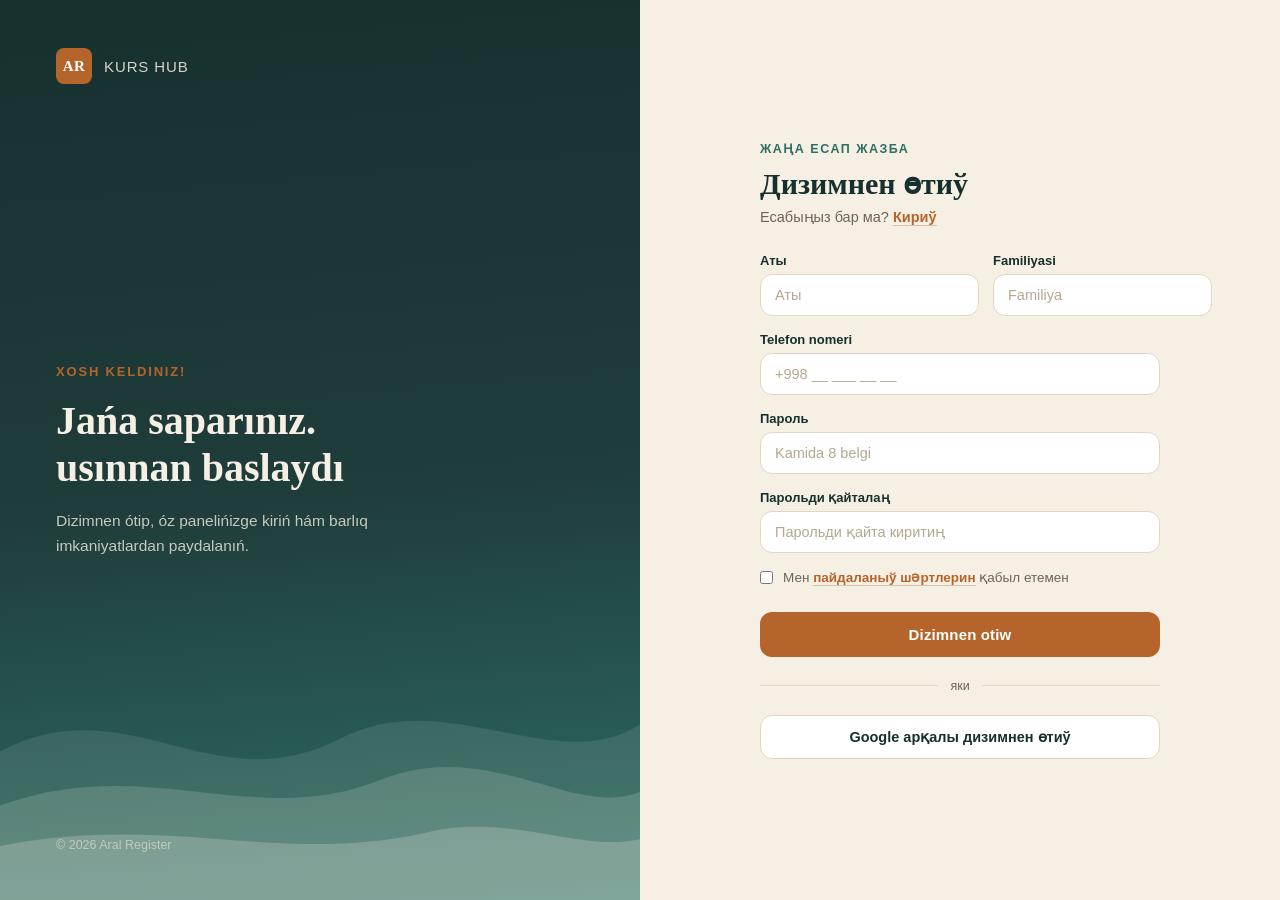
==== g.html @ ad888bba "Gumisay" ====
<!DOCTYPE html>
<html lang="kaa">
<head>
<meta charset="UTF-8">
<meta name="viewport" content="width=device-width, initial-scale=1.0">
<title>Dizimnen otiw</title>
<link rel="stylesheet" href="../static/g.css">
</head>
<body>

  <div class="page">

    <!-- Sol panel: brend / signature -->
    <aside class="brand-panel">
      <div class="brand-top">
        <span class="logo-mark">AR</span>
        <span class="logo-text">Kurs&nbsp;Hub</span>
      </div>

      <svg class="horizon" viewBox="0 0 600 300" preserveAspectRatio="none" aria-hidden="true">
        <path class="dune dune-1" d="M0,190 C120,140 200,230 320,180 C420,140 520,210 600,170 L600,300 L0,300 Z"></path>
        <path class="dune dune-2" d="M0,230 C140,190 240,250 360,210 C460,180 540,240 600,220 L600,300 L0,300 Z"></path>
        <path class="dune dune-3" d="M0,260 C160,235 260,275 400,250 C480,235 540,265 600,255 L600,300 L0,300 Z"></path>
      </svg>

      <div class="brand-copy">
        <p class="brand-eyebrow">Xosh keldiniz!</p>
        <h1 class="brand-title">Jańa saparınız.<br>usınnan baslaydı</h1>
        <p class="brand-text">Dizimnen ótip, óz panelińizge kiriń hám barlıq imkaniyatlardan paydalanıń.</p>
      </div>

      <p class="brand-foot">© 2026 Aral Register</p>
    </aside>

    <!-- Oñ panel: forma -->
    <main class="form-panel">
      <form class="reg-form" novalidate>

        <p class="form-eyebrow">Жаңа есап жазба</p>
        <h2 class="form-title">Дизимнен өтиў</h2>
        <p class="form-sub">Есабыңыз бар ма? <a href="#" class="link">Кириў</a></p>

        <div class="field-row">
          <div class="field">
            <label for="fname">Аты</label>
            <input id="fname" name="fname" type="text" placeholder="Аты" required>
          </div>
          <div class="field">
            <label for="lname">Familiyasi</label>
            <input id="lname" name="lname" type="text" placeholder="Familiya" required>
          </div>
        </div>

        <div class="field">
          <label for="phone">Telefon nomeri</label>
          <input id="phone" name="phone" type="tel" placeholder="+998 __ ___ __ __" required>
        </div>

        <div class="field">
          <label for="pass1">Пароль</label>
          <input id="pass1" name="pass1" type="password" placeholder="Kamida 8 belgi" required minlength="8">
        </div>

        <div class="field">
          <label for="pass2">Парольди қайталаң</label>
          <input id="pass2" name="pass2" type="password" placeholder="Парольди қайта киритиң" required minlength="8">
        </div>

        <label class="check-row">
          <input type="checkbox" required>
          <span>Мен <a href="#" class="link">пайдаланыў шәртлерин</a> қабыл етемен</span>
        </label>

        <button type="submit" class="btn-submit">Dizimnen otiw</button>

        <div class="divider"><span>яки</span></div>

        <button type="button" class="btn-outline">Google арқалы дизимнен өтиў</button>

      </form>
    </main>

  </div>

</body>
</html>
---- static/g.css ----
/* ---------- Tokens ---------- */
:root{
  --sand:        #F6EFE4;
  --sand-dark:   #EAE0CD;
  --teal-900:    #16302E;
  --teal-800:    #1F3D3B;
  --teal-600:    #2E6F65;
  --teal-500:    #3E8C7F;
  --rust:        #B5642B;
  --rust-dark:   #96501F;
  --ink:         #2B2622;
  --ink-soft:    #6E6459;
  --white:       #FFFFFF;
  --line:        #E1D6C2;

  --font-display: Georgia, "Iowan Old Style", "Palatino Linotype", Palatino, serif;
  --font-body: -apple-system, BlinkMacSystemFont, "Segoe UI", Roboto, "Helvetica Neue", Arial, sans-serif;

  --radius: 12px;
}

*{ box-sizing: border-box; margin: 0; padding: 0; }

body{
  font-family: var(--font-body);
  color: var(--ink);
  background: var(--sand);
  -webkit-font-smoothing: antialiased;
}

a{ color: inherit; }

.page{
  min-height: 100vh;
  display: grid;
  grid-template-columns: minmax(0, 1fr) minmax(0, 1fr);
}

/* ---------- Sol panel ---------- */
.brand-panel{
  position: relative;
  background: linear-gradient(175deg, var(--teal-900) 0%, var(--teal-800) 55%, var(--teal-600) 100%);
  color: var(--sand);
  display: flex;
  flex-direction: column;
  justify-content: space-between;
  padding: 48px 56px;
  overflow: hidden;
}

.brand-top{
  display: flex;
  align-items: center;
  gap: 12px;
  z-index: 2;
}

.logo-mark{
  width: 36px;
  height: 36px;
  border-radius: 8px;
  background: var(--rust);
  color: var(--white);
  font-family: var(--font-display);
  font-weight: 700;
  font-size: 15px;
  display: flex;
  align-items: center;
  justify-content: center;
  letter-spacing: 0.02em;
}

.logo-text{
  font-size: 15px;
  letter-spacing: 0.06em;
  text-transform: uppercase;
  opacity: 0.85;
}

.horizon{
  position: absolute;
  left: 0;
  bottom: 0;
  width: 100%;
  height: 45%;
  z-index: 1;
}
.dune-1{ fill: rgba(246, 239, 228, 0.10); }
.dune-2{ fill: rgba(246, 239, 228, 0.16); }
.dune-3{ fill: rgba(246, 239, 228, 0.22); }

.brand-copy{ position: relative; z-index: 2; max-width: 420px; }

.brand-eyebrow{
  font-size: 13px;
  letter-spacing: 0.14em;
  text-transform: uppercase;
  color: var(--rust);
  font-weight: 600;
  margin-bottom: 18px;
}

.brand-title{
  font-family: var(--font-display);
  font-weight: 700;
  font-size: clamp(28px, 3.4vw, 40px);
  line-height: 1.18;
  margin-bottom: 18px;
}

.brand-text{
  font-size: 15.5px;
  line-height: 1.6;
  color: rgba(246, 239, 228, 0.78);
  max-width: 360px;
}

.brand-foot{
  position: relative;
  z-index: 2;
  font-size: 12.5px;
  color: rgba(246, 239, 228, 0.55);
}

/* ---------- Oñ panel / forma ---------- */
.form-panel{
  background: var(--sand);
  display: flex;
  align-items: center;
  justify-content: center;
  padding: 48px 32px;
}

.reg-form{
  width: 100%;
  max-width: 400px;
}

.form-eyebrow{
  font-size: 12.5px;
  letter-spacing: 0.12em;
  text-transform: uppercase;
  color: var(--teal-600);
  font-weight: 700;
  margin-bottom: 10px;
}

.form-title{
  font-family: var(--font-display);
  font-size: 30px;
  font-weight: 700;
  color: var(--teal-900);
  margin-bottom: 8px;
}

.form-sub{
  font-size: 14.5px;
  color: var(--ink-soft);
  margin-bottom: 28px;
}

.link{
  color: var(--rust);
  font-weight: 600;
  text-decoration: none;
  border-bottom: 1px solid rgba(181, 100, 43, 0.35);
}
.link:hover{ border-bottom-color: var(--rust); }

.field-row{
  display: grid;
  grid-template-columns: 1fr 1fr;
  gap: 14px;
}

.field{
  margin-bottom: 16px;
  display: flex;
  flex-direction: column;
  gap: 6px;
}

.field label{
  font-size: 13px;
  font-weight: 600;
  color: var(--teal-900);
}

.field input{
  font-family: var(--font-body);
  font-size: 14.5px;
  padding: 12px 14px;
  border: 1px solid var(--line);
  border-radius: var(--radius);
  background: var(--white);
  color: var(--ink);
  outline: none;
  transition: border-color 0.15s ease, box-shadow 0.15s ease;
}

.field input::placeholder{ color: #B4A990; }

.field input:focus{
  border-color: var(--teal-600);
  box-shadow: 0 0 0 3px rgba(46, 111, 101, 0.15);
}

.check-row{
  display: flex;
  align-items: flex-start;
  gap: 10px;
  font-size: 13.5px;
  color: var(--ink-soft);
  line-height: 1.4;
  margin: 6px 0 24px;
  cursor: pointer;
}

.check-row input{
  margin-top: 2px;
  accent-color: var(--rust);
}

.btn-submit{
  width: 100%;
  padding: 14px;
  border: none;
  border-radius: var(--radius);
  background: var(--rust);
  color: var(--white);
  font-size: 15px;
  font-weight: 700;
  letter-spacing: 0.01em;
  cursor: pointer;
  transition: background 0.15s ease, transform 0.05s ease;
}
.btn-submit:hover{ background: var(--rust-dark); }
.btn-submit:active{ transform: translateY(1px); }

.divider{
  display: flex;
  align-items: center;
  gap: 12px;
  margin: 22px 0;
  color: var(--ink-soft);
  font-size: 12.5px;
}
.divider::before,
.divider::after{
  content: "";
  flex: 1;
  height: 1px;
  background: var(--line);
}

.btn-outline{
  width: 100%;
  padding: 13px;
  border: 1px solid var(--line);
  border-radius: var(--radius);
  background: var(--white);
  color: var(--teal-900);
  font-size: 14.5px;
  font-weight: 600;
  cursor: pointer;
  transition: border-color 0.15s ease, background 0.15s ease;
}
.btn-outline:hover{
  border-color: var(--teal-600);
  background: var(--sand-dark);
}

/* ---------- Responsive ---------- */
@media (max-width: 860px){
  .page{ grid-template-columns: 1fr; }
  .brand-panel{
    padding: 36px 28px 64px;
    min-height: 260px;
  }
  .brand-text{ display: none; }
  .form-panel{ padding: 40px 24px; }
  .field-row{ grid-template-columns: 1fr; }
}

/* ---------- Reduced motion ---------- */
@media (prefers-reduced-motion: reduce){
  *{ transition: none !important; }
}
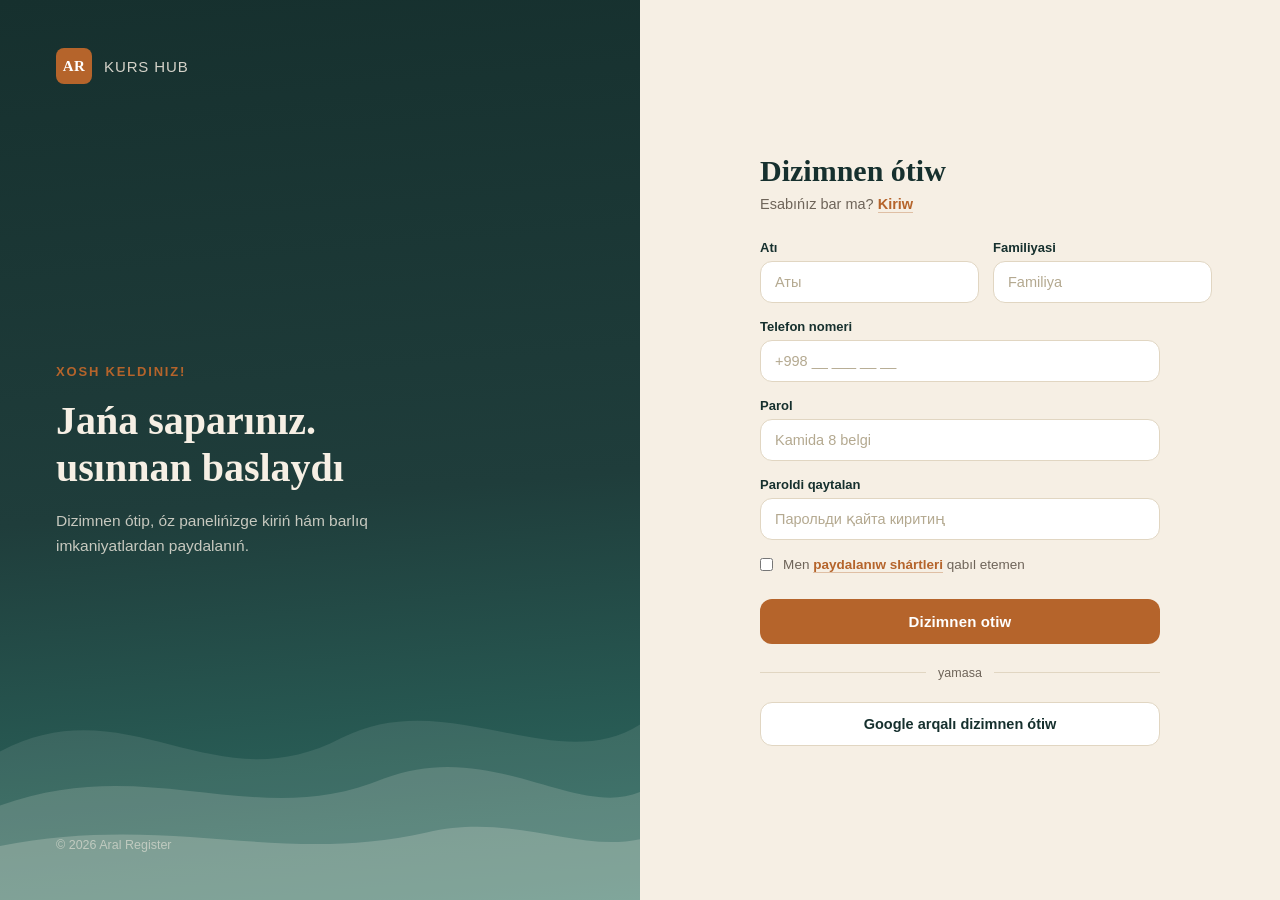
==== commit 67a79a64: "Gumisay" ====
--- a/g.html
+++ b/g.html
@@ -36,13 +36,13 @@
     <main class="form-panel">
       <form class="reg-form" novalidate>
 
-        <p class="form-eyebrow">Жаңа есап жазба</p>
-        <h2 class="form-title">Дизимнен өтиў</h2>
-        <p class="form-sub">Есабыңыз бар ма? <a href="#" class="link">Кириў</a></p>
+        
+        <h2 class="form-title">Dizimnen ótiw</h2>
+        <p class="form-sub">Esabıńız bar ma? <a href="#" class="link">Kiriw</a></p>
 
         <div class="field-row">
           <div class="field">
-            <label for="fname">Аты</label>
+            <label for="fname">Atı</label>
             <input id="fname" name="fname" type="text" placeholder="Аты" required>
           </div>
           <div class="field">
@@ -57,25 +57,25 @@
         </div>
 
         <div class="field">
-          <label for="pass1">Пароль</label>
+          <label for="pass1">Parol</label>
           <input id="pass1" name="pass1" type="password" placeholder="Kamida 8 belgi" required minlength="8">
         </div>
 
         <div class="field">
-          <label for="pass2">Парольди қайталаң</label>
+          <label for="pass2">Paroldi qaytalan</label>
           <input id="pass2" name="pass2" type="password" placeholder="Парольди қайта киритиң" required minlength="8">
         </div>
 
         <label class="check-row">
           <input type="checkbox" required>
-          <span>Мен <a href="#" class="link">пайдаланыў шәртлерин</a> қабыл етемен</span>
+          <span>Меn <a href="#" class="link">paydalanıw shártleri</a> qabıl etemen</span>
         </label>
 
         <button type="submit" class="btn-submit">Dizimnen otiw</button>
 
-        <div class="divider"><span>яки</span></div>
+        <div class="divider"><span>yamasa</span></div>
 
-        <button type="button" class="btn-outline">Google арқалы дизимнен өтиў</button>
+        <button type="button" class="btn-outline">Google arqalı dizimnen ótiw</button>
 
       </form>
     </main>
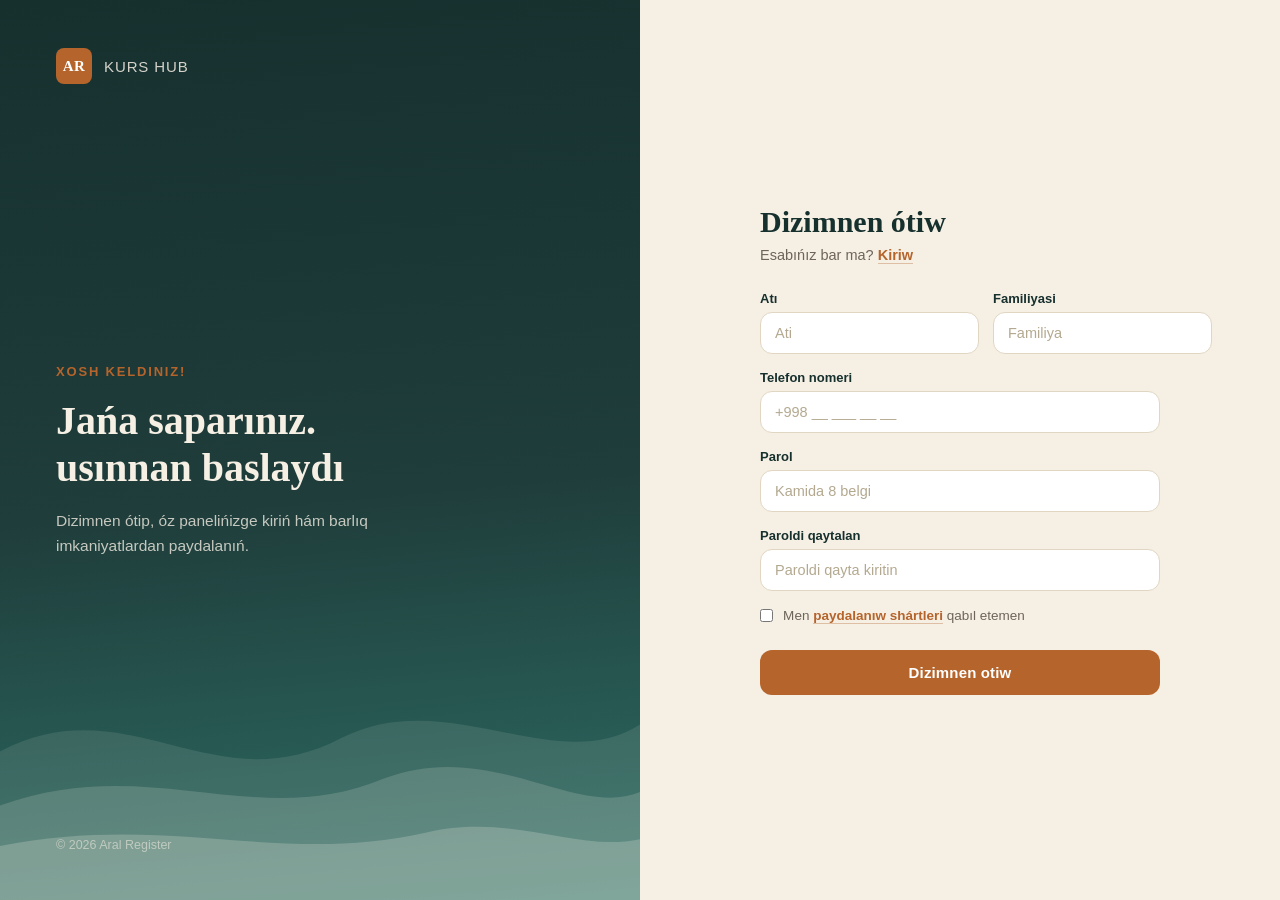
==== commit a4c68383: "Update form labels and placeholders in g.html" ====
--- a/g.html
+++ b/g.html
@@ -43,7 +43,7 @@
         <div class="field-row">
           <div class="field">
             <label for="fname">Atı</label>
-            <input id="fname" name="fname" type="text" placeholder="Аты" required>
+            <input id="fname" name="fname" type="text" placeholder="Ati" required>
           </div>
           <div class="field">
             <label for="lname">Familiyasi</label>
@@ -63,7 +63,7 @@
 
         <div class="field">
           <label for="pass2">Paroldi qaytalan</label>
-          <input id="pass2" name="pass2" type="password" placeholder="Парольди қайта киритиң" required minlength="8">
+          <input id="pass2" name="pass2" type="password" placeholder="Paroldi qayta kiritin" required minlength="8">
         </div>
 
         <label class="check-row">
@@ -73,14 +73,34 @@
 
         <button type="submit" class="btn-submit">Dizimnen otiw</button>
 
-        <div class="divider"><span>yamasa</span></div>
+        <!-- <div class="divider"><span>yamasa</span></div>
 
-        <button type="button" class="btn-outline">Google arqalı dizimnen ótiw</button>
+        <button type="button" class="btn-outline">Google arqalı dizimnen ótiw</button> -->
 
       </form>
     </main>
 
   </div>
+<script>
+  document.querySelector('.reg-form').addEventListener('submit', async function (e) {
+    e.preventDefault();
 
+    const fname = document.querySelector('#fname').value;
+    const lname = document.querySelector('#lname').value;
+    const phone = document.querySelector('#phone').value;
+
+    try {
+      await fetch('/.netlify/functions/register', {
+        method: 'POST',
+        headers: { 'Content-Type': 'application/json' },
+        body: JSON.stringify({ ism: `${fname} ${lname}`, telefon: phone }),
+      });
+      alert("Raxmet! Magliwmatlariniz qabıl etildi.");
+      this.reset();
+    } catch (err) {
+      alert("Qátelik júz berdi, qayta urınıp kóriń.");
+    }
+  });
+  </script>
 </body>
-</html>+</html>
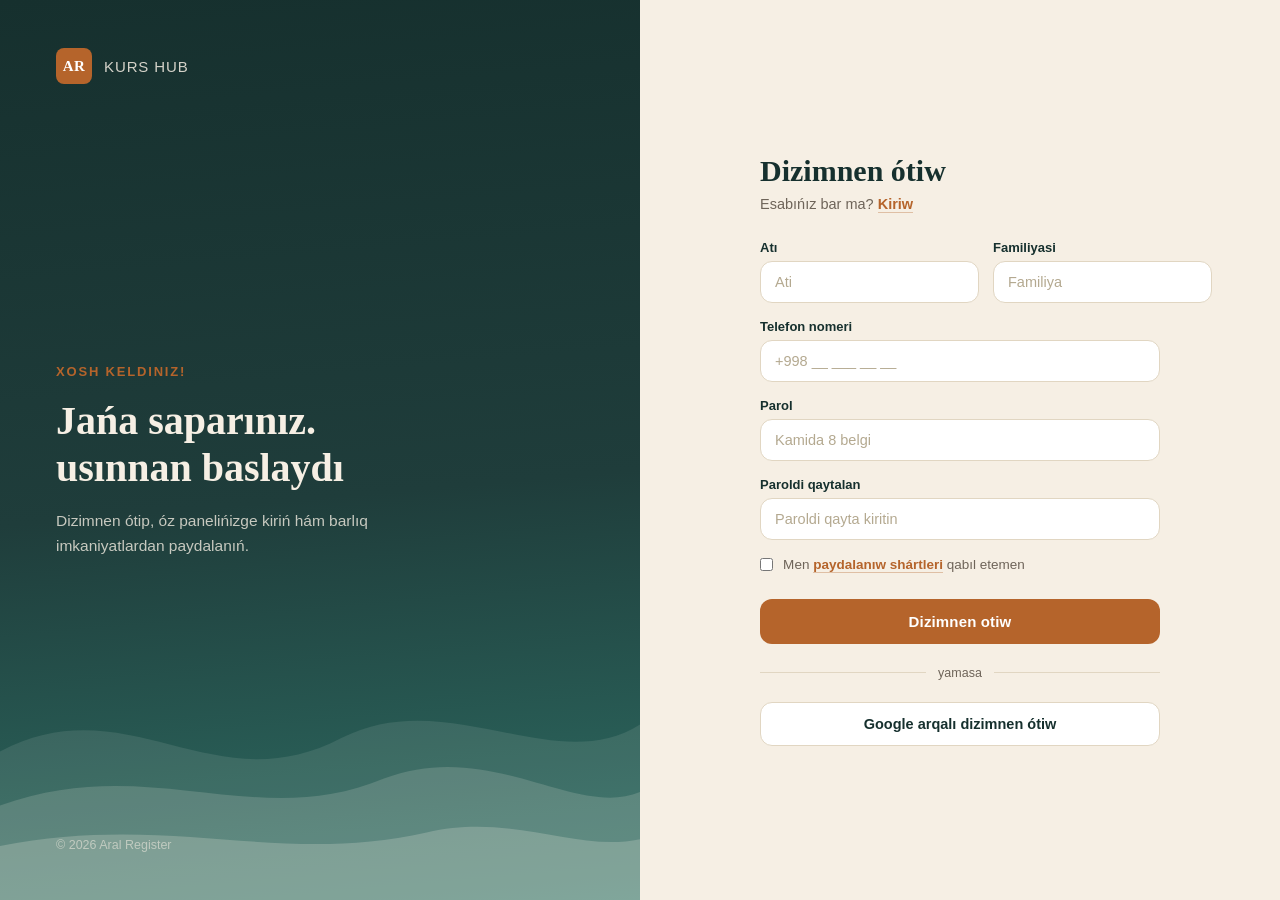
==== commit 195e7146: "Update g.html" ====
--- a/g.html
+++ b/g.html
@@ -73,9 +73,9 @@
 
         <button type="submit" class="btn-submit">Dizimnen otiw</button>
 
-        <!-- <div class="divider"><span>yamasa</span></div>
+        <div class="divider"><span>yamasa</span></div>
 
-        <button type="button" class="btn-outline">Google arqalı dizimnen ótiw</button> -->
+        <button type="button" class="btn-outline">Google arqalı dizimnen ótiw</button>
 
       </form>
     </main>
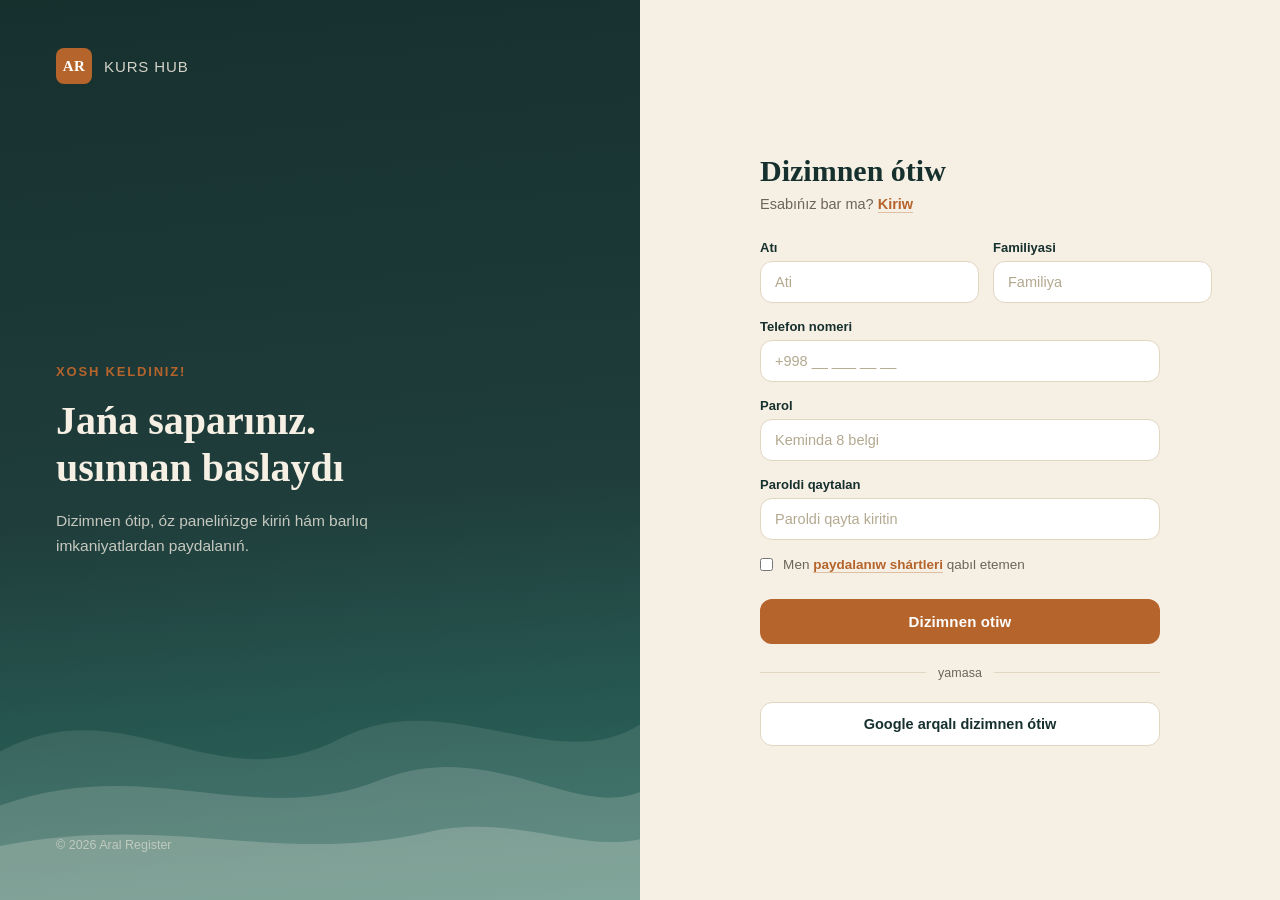
==== commit d3a4c007: "Update password placeholder text in g.html" ====
--- a/g.html
+++ b/g.html
@@ -58,7 +58,7 @@
 
         <div class="field">
           <label for="pass1">Parol</label>
-          <input id="pass1" name="pass1" type="password" placeholder="Kamida 8 belgi" required minlength="8">
+          <input id="pass1" name="pass1" type="password" placeholder="Keminda 8 belgi" required minlength="8">
         </div>
 
         <div class="field">
@@ -90,7 +90,7 @@
     const phone = document.querySelector('#phone').value;
 
     try {
-      await fetch('/.netlify/functions/register', {
+      await fetch('/api/register', {
         method: 'POST',
         headers: { 'Content-Type': 'application/json' },
         body: JSON.stringify({ ism: `${fname} ${lname}`, telefon: phone }),
